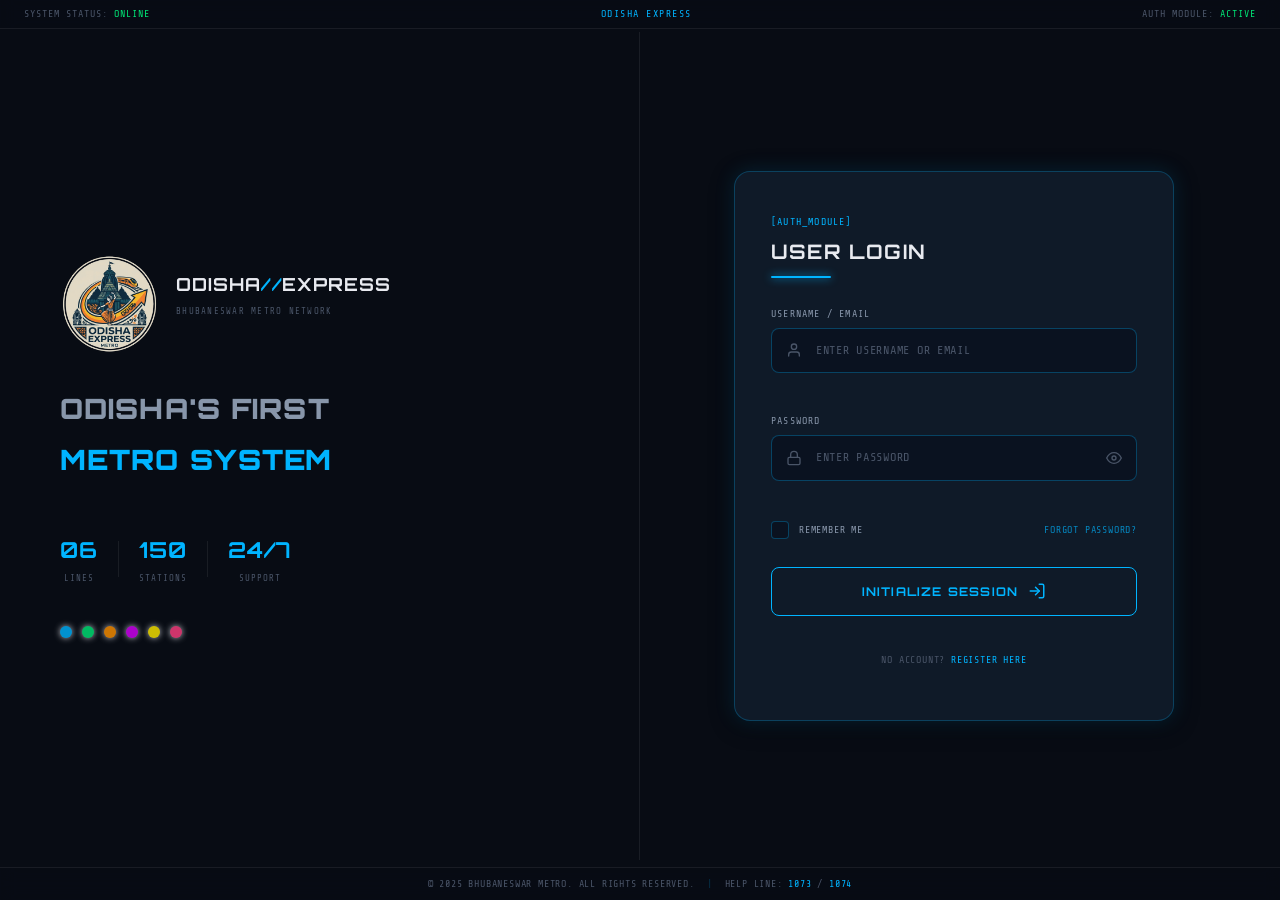
==== index.html @ 04c928b7 "Initial commit - Metro website with AI chatbot" ====
<!DOCTYPE html>
<html lang="en">

<head>
  <meta charset="UTF-8" />
  <meta name="viewport" content="width=device-width, initial-scale=1.0, viewport-fit=cover" />
  <meta name="theme-color" content="#080c14" />
  <title>Odisha Express - Login</title>
  <link rel="icon" type="image/svg+xml" href="assets/images/Odisha Express Logo.svg" />
  <!-- Bootstrap 5.3 -->
  <link rel="stylesheet" href="https://cdn.jsdelivr.net/npm/bootstrap@5.3.3/dist/css/bootstrap.min.css"
    integrity="sha384-QWTKZyjpPEjISv5WaRU9OFeRpok6YctnYmDr5pNlyT2bRjXh0JMhjY6hW+ALEwIH" crossorigin="anonymous" />
  <!-- Google Fonts -->
  <link rel="preconnect" href="https://fonts.googleapis.com" />
  <link rel="preconnect" href="https://fonts.gstatic.com" crossorigin />
  <link
    href="https://fonts.googleapis.com/css2?family=Share+Tech+Mono&family=Orbitron:wght@400;500;700;900&family=Rajdhani:wght@300;400;500;600;700&display=swap"
    rel="stylesheet" />
  <!-- Custom CSS (after Bootstrap so we can override) -->
  <link rel="stylesheet" href="css/styles.css" />
  <link rel="stylesheet" href="css/auth.css" />
  <link rel="stylesheet" href="css/responsive.css" />
</head>

<body class="auth-body">

  <!-- Animated grid background -->
  <div class="bg-grid"></div>
  <div class="bg-scanline"></div>

  <!-- Corner decorations -->
  <div class="corner corner-tl"></div>
  <div class="corner corner-tr"></div>
  <div class="corner corner-bl"></div>
  <div class="corner corner-br"></div>

  <!-- Status bar top -->
  <div class="status-bar">
    <span class="status-item">SYSTEM STATUS: <span class="status-online">ONLINE</span></span>
    <span class="status-item brand-title">ODISHA EXPRESS</span>
    <span class="status-item">AUTH MODULE: <span class="status-online">ACTIVE</span></span>
  </div>

  <!-- Main login container -->
  <main class="auth-container">

    <!-- Left panel — branding -->
    <div class="auth-left">
      <div class="auth-logo-block">
        <div class="logo-icon logo-icon--img">
          <img src="assets/images/Odisha Express Logo.svg" alt="Odisha Express Logo" class="logo-img" />
        </div>
        <div class="logo-text">
          <h1 class="logo-heading">ODISHA<span class="logo-slash">//</span>EXPRESS</h1>
          <p class="logo-sub">BHUBANESWAR METRO NETWORK</p>
        </div>
      </div>

      <div class="auth-tagline">
        <p class="tagline-line">ODISHA'S FIRST</p>
        <p class="tagline-line accent">METRO SYSTEM</p>
      </div>

      <div class="auth-stats">
        <div class="stat-item">
          <span class="stat-value">06</span>
          <span class="stat-label">LINES</span>
        </div>
        <div class="stat-divider"></div>
        <div class="stat-item">
          <span class="stat-value">150</span>
          <span class="stat-label">STATIONS</span>
        </div>
        <div class="stat-divider"></div>
        <div class="stat-item">
          <span class="stat-value">24/7</span>
          <span class="stat-label">SUPPORT</span>
        </div>
      </div>

      <div class="auth-line-indicators">
        <span class="line-dot" style="background:#00b4ff;" title="Blue Line"></span>
        <span class="line-dot" style="background:#00e676;" title="Green Line"></span>
        <span class="line-dot" style="background:#ff9100;" title="Orange Line"></span>
        <span class="line-dot" style="background:#d500f9;" title="Purple Line"></span>
        <span class="line-dot" style="background:#ffea00;" title="Yellow Line"></span>
        <span class="line-dot" style="background:#ff4081;" title="Pink Line"></span>
      </div>
    </div>

    <!-- Right panel — login form -->
    <div class="auth-right">
      <div class="form-panel">

        <!-- Panel header -->
        <div class="panel-header">
          <span class="panel-tag">[AUTH_MODULE]</span>
          <h2 class="panel-title">USER LOGIN</h2>
          <div class="panel-underline"></div>
        </div>

        <!-- Login form -->
        <form class="login-form" id="loginForm" novalidate>

          <!-- Username field -->
          <div class="field-group" id="usernameGroup">
            <label class="field-label" for="username">USERNAME / EMAIL</label>
            <div class="field-wrapper">
              <span class="field-icon">
                <!-- Human icon SVG -->
                <svg width="16" height="16" viewBox="0 0 24 24" fill="none" stroke="currentColor" stroke-width="2"
                  stroke-linecap="round" stroke-linejoin="round">
                  <path d="M20 21v-2a4 4 0 0 0-4-4H8a4 4 0 0 0-4 4v2" />
                  <circle cx="12" cy="7" r="4" />
                </svg>
              </span>
              <input type="text" id="username" name="username" class="field-input" placeholder="ENTER USERNAME OR EMAIL"
                autocomplete="username" required />
              <span class="field-status" id="usernameStatus"></span>
            </div>
            <span class="field-error" id="usernameError"></span>
          </div>

          <!-- Password field -->
          <div class="field-group" id="passwordGroup">
            <label class="field-label" for="password">PASSWORD</label>
            <div class="field-wrapper">
              <span class="field-icon">
                <!-- Lock icon SVG -->
                <svg width="16" height="16" viewBox="0 0 24 24" fill="none" stroke="currentColor" stroke-width="2"
                  stroke-linecap="round" stroke-linejoin="round">
                  <rect x="3" y="11" width="18" height="11" rx="2" ry="2" />
                  <path d="M7 11V7a5 5 0 0 1 10 0v4" />
                </svg>
              </span>
              <input type="password" id="password" name="password" class="field-input" placeholder="ENTER PASSWORD"
                autocomplete="current-password" required />
              <button type="button" class="field-toggle" id="togglePassword" aria-label="Toggle password visibility">
                <!-- Eye icon -->
                <svg width="16" height="16" viewBox="0 0 24 24" fill="none" stroke="currentColor" stroke-width="2"
                  stroke-linecap="round" stroke-linejoin="round" id="eyeIcon">
                  <path d="M1 12s4-8 11-8 11 8 11 8-4 8-11 8-11-8-11-8z" />
                  <circle cx="12" cy="12" r="3" />
                </svg>
              </button>
            </div>
            <span class="field-error" id="passwordError"></span>
          </div>

          <!-- Remember me + Forgot password -->
          <div class="form-options">
            <label class="checkbox-label" id="rememberLabel">
              <input type="checkbox" id="rememberMe" name="rememberMe" class="checkbox-input" />
              <span class="checkbox-custom"></span>
              <span class="checkbox-text">REMEMBER ME</span>
            </label>
            <a href="#" class="forgot-link" id="forgotPassword">FORGOT PASSWORD?</a>
          </div>

          <!-- Remember me warning -->
          <div class="remember-warning" id="rememberWarning" style="display:none;">
            <svg width="14" height="14" viewBox="0 0 24 24" fill="none" stroke="currentColor" stroke-width="2">
              <circle cx="12" cy="12" r="10" />
              <line x1="12" y1="8" x2="12" y2="12" />
              <line x1="12" y1="16" x2="12.01" y2="16" />
            </svg>
            YOU MUST ACCEPT TERMS TO PROCEED
          </div>

          <!-- Login button -->
          <button type="submit" class="btn-primary" id="loginBtn">
            <span class="btn-text">INITIALIZE SESSION</span>
            <span class="btn-icon">
              <svg width="18" height="18" viewBox="0 0 24 24" fill="none" stroke="currentColor" stroke-width="2"
                stroke-linecap="round" stroke-linejoin="round">
                <path d="M15 3h4a2 2 0 0 1 2 2v14a2 2 0 0 1-2 2h-4" />
                <polyline points="10 17 15 12 10 7" />
                <line x1="15" y1="12" x2="3" y2="12" />
              </svg>
            </span>
          </button>

          <!-- Register link -->
          <p class="auth-switch">
            NO ACCOUNT? <a href="register.html" class="auth-link">REGISTER HERE</a>
          </p>

        </form>

      </div>
    </div>

  </main>

  <!-- Forgot password modal -->
  <div class="modal-overlay" id="forgotModal" style="display:none;">
    <div class="modal-box">
      <div class="modal-header">
        <span class="panel-tag">[PASSWORD_RESET]</span>
        <button class="modal-close" id="closeForgotModal">
          <svg width="18" height="18" viewBox="0 0 24 24" fill="none" stroke="currentColor" stroke-width="2">
            <line x1="18" y1="6" x2="6" y2="18" />
            <line x1="6" y1="6" x2="18" y2="18" />
          </svg>
        </button>
      </div>
      <h3 class="modal-title">RESET PASSWORD</h3>
      <p class="modal-desc">ENTER YOUR REGISTERED EMAIL TO RECEIVE A RESET LINK.</p>
      <div class="field-group">
        <label class="field-label" for="resetEmail">EMAIL ADDRESS</label>
        <div class="field-wrapper">
          <span class="field-icon">
            <svg width="16" height="16" viewBox="0 0 24 24" fill="none" stroke="currentColor" stroke-width="2"
              stroke-linecap="round" stroke-linejoin="round">
              <path d="M4 4h16c1.1 0 2 .9 2 2v12c0 1.1-.9 2-2 2H4c-1.1 0-2-.9-2-2V6c0-1.1.9-2 2-2z" />
              <polyline points="22,6 12,13 2,6" />
            </svg>
          </span>
          <input type="email" id="resetEmail" class="field-input" placeholder="your@email.com" />
        </div>
      </div>
      <button class="btn-primary" id="sendResetBtn">SEND RESET LINK</button>
      <p class="modal-feedback" id="resetFeedback"></p>
    </div>
  </div>

  <!-- Footer -->
  <footer class="auth-footer">
    <span>&#169; 2025 BHUBANESWAR METRO. ALL RIGHTS RESERVED.</span>
    <span class="footer-divider">|</span>
    <span>HELP LINE: <a href="tel:1073" class="footer-link">1073</a> / <a href="tel:1074"
        class="footer-link">1074</a></span>
  </footer>

  <script src="js/config.js"></script>
  <script src="js/auth.js"></script>
  <!-- Bootstrap 5.3 JS -->
  <script src="https://cdn.jsdelivr.net/npm/bootstrap@5.3.3/dist/js/bootstrap.bundle.min.js"
    integrity="sha384-YvpcrYf0tY3lHB60NNkmXc4s9bIOgUxi8T/jzmE5Q5yKyg5F9+QLpfFpQ7tF9gTWV"
    crossorigin="anonymous"></script>
</body>

</html>
---- css/styles.css ----
/* ═══════════════════════════════════════════════════
   ODISHA EXPRESS — styles.css
   Global resets, base typography, shared utilities
═══════════════════════════════════════════════════ */

/* ── Reset ─────────────────────────────────────── */
*, *::before, *::after { box-sizing: border-box; margin: 0; padding: 0; }
html { font-size: 16px; scroll-behavior: smooth; }
body { min-height: 100vh; overflow-x: hidden; }
img { max-width: 100%; display: block; }
a { text-decoration: none; }
button { cursor: pointer; border: none; background: none; font-family: inherit; }
ul, ol { list-style: none; }
input, select, textarea { font-family: inherit; }
input[type="date"]::-webkit-calendar-picker-indicator { filter: invert(1) opacity(0.5); cursor: pointer; }

/* ── Font families ──────────────────────────────── */
:root {
  --font-mono:    'Share Tech Mono', monospace;
  --font-orb:     'Orbitron', sans-serif;
  --font-raj:     'Rajdhani', sans-serif;

  /* ── Line colours ─────────────────────────────── */
  --blue:         #00b4ff;
  --blue-dim:     #0077aa;
  --blue-bg:      rgba(0, 180, 255, 0.08);
  --green:        #00e676;
  --green-dim:    #00994d;
  --green-bg:     rgba(0, 230, 118, 0.08);
  --orange:       #ff9100;
  --orange-dim:   #cc7000;
  --orange-bg:    rgba(255, 145, 0, 0.08);
  --purple:       #d500f9;
  --purple-dim:   #8800aa;
  --purple-bg:    rgba(213, 0, 249, 0.08);
  --yellow:       #ffea00;
  --yellow-dim:   #aaaa00;
  --yellow-bg:    rgba(255, 234, 0, 0.08);
  --pink:         #ff4081;
  --pink-dim:     #cc0055;
  --pink-bg:      rgba(255, 64, 129, 0.08);

  /* ── UI colours (dark theme defaults) ────────── */
  --bg-primary:   #080c14;
  --bg-secondary: #0d1420;
  --bg-tertiary:  #111827;
  --bg-card:      #0f1a28;
  --bg-input:     #0a1220;
  --bg-hover:     rgba(0, 180, 255, 0.06);

  --text-primary:   #e8eaf0;
  --text-secondary: #8896aa;
  --text-muted:     #4a5568;
  --text-accent:    #00b4ff;

  --border-primary:   rgba(0, 180, 255, 0.25);
  --border-secondary: rgba(255, 255, 255, 0.07);
  --border-input:     rgba(0, 180, 255, 0.3);

  --accent:       #00b4ff;
  --accent-glow:  rgba(0, 180, 255, 0.15);
  --danger:       #ff4444;
  --danger-bg:    rgba(255, 68, 68, 0.1);
  --success:      #00e676;
  --success-bg:   rgba(0, 230, 118, 0.1);
  --warning:      #ffea00;

  --radius-sm:    4px;
  --radius-md:    8px;
  --radius-lg:    12px;
  --radius-xl:    16px;

  --transition:   0.2s ease;
  --transition-slow: 0.4s ease;

  --shadow-glow:  0 0 20px rgba(0, 180, 255, 0.15);
  --shadow-card:  0 4px 24px rgba(0, 0, 0, 0.4);
}

/* ── Light theme overrides ──────────────────────── */
[data-theme="light"] {
  --bg-primary:   #f0f4f8;
  --bg-secondary: #e2e8f0;
  --bg-tertiary:  #edf2f7;
  --bg-card:      #ffffff;
  --bg-input:     #ffffff;
  --bg-hover:     rgba(0, 100, 180, 0.06);

  --text-primary:   #1a202c;
  --text-secondary: #4a5568;
  --text-muted:     #a0aec0;
  --text-accent:    #0066cc;

  --border-primary:   rgba(0, 100, 180, 0.3);
  --border-secondary: rgba(0, 0, 0, 0.08);
  --border-input:     rgba(0, 100, 180, 0.4);

  --accent:       #0066cc;
  --accent-glow:  rgba(0, 100, 180, 0.1);
  --shadow-glow:  0 0 20px rgba(0, 100, 180, 0.1);
  --shadow-card:  0 4px 24px rgba(0, 0, 0, 0.08);
}

/* ── Base body ──────────────────────────────────── */
body {
  background: var(--bg-primary);
  color: var(--text-primary);
  font-family: var(--font-raj);
  font-weight: 400;
  line-height: 1.6;
  transition: background var(--transition-slow), color var(--transition-slow);
}

/* ── Scrollbar ──────────────────────────────────── */
::-webkit-scrollbar { width: 6px; height: 6px; }
::-webkit-scrollbar-track { background: var(--bg-secondary); }
::-webkit-scrollbar-thumb { background: var(--border-primary); border-radius: 3px; }
::-webkit-scrollbar-thumb:hover { background: var(--accent); }

/* ── Selection ──────────────────────────────────── */
::selection { background: rgba(0, 180, 255, 0.25); color: var(--text-primary); }

/* ── Status bar (auth pages) ───────────────────── */
.status-bar {
  position: fixed;
  top: 0; left: 0; right: 0;
  z-index: 100;
  display: flex;
  align-items: center;
  justify-content: space-between;
  flex-wrap: wrap;
  gap: 4px;
  padding: 6px 24px;
  padding-left: max(24px, env(safe-area-inset-left));
  padding-right: max(24px, env(safe-area-inset-right));
  font-family: var(--font-mono);
  font-size: 10px;
  letter-spacing: 0.1em;
  color: var(--text-muted);
  background: rgba(8, 12, 20, 0.9);
  border-bottom: 1px solid var(--border-secondary);
  backdrop-filter: blur(8px);
  -webkit-backdrop-filter: blur(8px);
}
.status-online { color: var(--success); }
.brand-title { color: var(--accent); font-weight: 500; letter-spacing: 0.15em; }

/* ── Modal overlay ──────────────────────────────── */
.modal-overlay {
  position: fixed;
  inset: 0;
  z-index: 9000;
  background: rgba(4, 8, 16, 0.85);
  backdrop-filter: blur(6px);
  display: flex;
  align-items: center;
  justify-content: center;
  padding: 16px;
  animation: fadeIn 0.2s ease;
}
.modal-box {
  background: var(--bg-card);
  border: 1px solid var(--border-primary);
  border-radius: var(--radius-lg);
  padding: 28px;
  width: 100%;
  max-width: 480px;
  box-shadow: var(--shadow-glow), var(--shadow-card);
  animation: slideUp 0.25s ease;
  position: relative;
}
.modal-box--lg { max-width: 640px; }
.modal-box--danger { border-color: rgba(255, 68, 68, 0.4); }
.modal-header {
  display: flex;
  align-items: center;
  justify-content: space-between;
  margin-bottom: 16px;
}
.modal-close {
  width: 32px; height: 32px;
  display: flex; align-items: center; justify-content: center;
  border-radius: var(--radius-sm);
  color: var(--text-secondary);
  transition: color var(--transition), background var(--transition);
}
.modal-close:hover { color: var(--danger); background: var(--danger-bg); }
.modal-title {
  font-family: var(--font-orb);
  font-size: 16px;
  font-weight: 700;
  letter-spacing: 0.08em;
  color: var(--text-primary);
  margin-bottom: 8px;
}
.modal-title.danger { color: var(--danger); }
.modal-desc {
  font-family: var(--font-mono);
  font-size: 11px;
  color: var(--text-secondary);
  letter-spacing: 0.06em;
  margin-bottom: 20px;
}

/* ── Form field shared styles ───────────────────── */
.field-group { display: flex; flex-direction: column; gap: 6px; }
.field-label {
  font-family: var(--font-mono);
  font-size: 10px;
  letter-spacing: 0.12em;
  color: var(--text-secondary);
}
.required { color: var(--accent); }
.field-wrapper {
  position: relative;
  display: flex;
  align-items: center;
  background: var(--bg-input);
  border: 1px solid var(--border-input);
  border-radius: var(--radius-md);
  transition: border-color var(--transition), box-shadow var(--transition);
}
.field-wrapper:focus-within {
  border-color: var(--accent);
  box-shadow: 0 0 0 3px var(--accent-glow);
}
.field-icon {
  display: flex;
  align-items: center;
  justify-content: center;
  width: 44px;
  color: var(--text-muted);
  flex-shrink: 0;
}
.field-input {
  flex: 1;
  background: none;
  border: none;
  outline: none;
  padding: 12px 12px 12px 0;
  font-family: var(--font-mono);
  font-size: 12px;
  letter-spacing: 0.06em;
  color: var(--text-primary);
}
.field-input::placeholder { color: var(--text-muted); }
.field-toggle {
  width: 44px; height: 44px;
  display: flex; align-items: center; justify-content: center;
  color: var(--text-muted);
  flex-shrink: 0;
  border-radius: 0 var(--radius-md) var(--radius-md) 0;
  transition: color var(--transition);
}
.field-toggle:hover { color: var(--accent); }
.field-error {
  font-family: var(--font-mono);
  font-size: 10px;
  color: var(--danger);
  letter-spacing: 0.06em;
  min-height: 14px;
}
.field-group.error .field-wrapper { border-color: var(--danger); }
.field-group.success .field-wrapper { border-color: var(--success); }

/* ── Primary button ─────────────────────────────── */
.btn-primary {
  display: flex;
  align-items: center;
  justify-content: center;
  gap: 10px;
  width: 100%;
  padding: 14px 24px;
  background: transparent;
  border: 1px solid var(--accent);
  border-radius: var(--radius-md);
  font-family: var(--font-orb);
  font-size: 12px;
  font-weight: 700;
  letter-spacing: 0.1em;
  color: var(--accent);
  cursor: pointer;
  position: relative;
  overflow: hidden;
  transition: all var(--transition);
  margin-top: 8px;
}
.btn-primary::before {
  content: '';
  position: absolute;
  inset: 0;
  background: var(--accent);
  opacity: 0;
  transition: opacity var(--transition);
}
.btn-primary:hover::before { opacity: 0.12; }
.btn-primary:hover { box-shadow: 0 0 16px rgba(0, 180, 255, 0.3); }
.btn-primary:active { transform: scale(0.98); }
.btn-primary .btn-text { position: relative; z-index: 1; }
.btn-primary .btn-icon { position: relative; z-index: 1; display: flex; align-items: center; }
.btn-full { margin-top: 16px; }

/* ── Panel tag ──────────────────────────────────── */
.panel-tag {
  font-family: var(--font-mono);
  font-size: 10px;
  color: var(--accent);
  letter-spacing: 0.12em;
}
.panel-tag.danger { color: var(--danger); }

/* ── Gender options ─────────────────────────────── */
.gender-options {
  display: flex;
  flex-wrap: wrap;
  gap: 8px;
}
.gender-option { cursor: pointer; }
.gender-option input { display: none; }
.gender-btn {
  display: inline-block;
  padding: 8px 16px;
  font-family: var(--font-mono);
  font-size: 10px;
  letter-spacing: 0.08em;
  color: var(--text-secondary);
  border: 1px solid var(--border-secondary);
  border-radius: var(--radius-sm);
  transition: all var(--transition);
  cursor: pointer;
}
.gender-option input:checked + .gender-btn {
  border-color: var(--accent);
  color: var(--accent);
  background: var(--accent-glow);
}
.gender-btn:hover { border-color: var(--border-primary); color: var(--text-primary); }

/* ── Line badges ─────────────────────────────────── */
.route-line-badge {
  display: inline-flex;
  align-items: center;
  justify-content: center;
  width: 36px; height: 36px;
  border-radius: var(--radius-sm);
  font-family: var(--font-orb);
  font-size: 11px;
  font-weight: 700;
  letter-spacing: 0.05em;
  flex-shrink: 0;
}
.route-line-badge.blue   { background: var(--blue-bg);   color: var(--blue);   border: 1px solid var(--blue-dim); }
.route-line-badge.green  { background: var(--green-bg);  color: var(--green);  border: 1px solid var(--green-dim); }
.route-line-badge.orange { background: var(--orange-bg); color: var(--orange); border: 1px solid var(--orange-dim); }
.route-line-badge.purple { background: var(--purple-bg); color: var(--purple); border: 1px solid var(--purple-dim); }
.route-line-badge.yellow { background: var(--yellow-bg); color: var(--yellow); border: 1px solid var(--yellow-dim); }
.route-line-badge.pink   { background: var(--pink-bg);   color: var(--pink);   border: 1px solid var(--pink-dim); }

/* ── Auth switch link ───────────────────────────── */
.auth-switch {
  text-align: center;
  font-family: var(--font-mono);
  font-size: 10px;
  letter-spacing: 0.08em;
  color: var(--text-muted);
  margin-top: 16px;
}
.auth-link {
  color: var(--accent);
  border-bottom: 1px solid transparent;
  transition: border-color var(--transition);
}
.auth-link:hover { border-color: var(--accent); }

/* ── Footer (auth pages) ────────────────────────── */
.auth-footer {
  position: fixed;
  bottom: 0; left: 0; right: 0;
  z-index: 100;
  display: flex;
  align-items: center;
  justify-content: center;
  flex-wrap: wrap;
  gap: 12px;
  padding: 8px 24px;
  padding-bottom: max(8px, env(safe-area-inset-bottom));
  font-family: var(--font-mono);
  font-size: 10px;
  letter-spacing: 0.08em;
  color: var(--text-muted);
  background: rgba(8, 12, 20, 0.9);
  border-top: 1px solid var(--border-secondary);
  backdrop-filter: blur(8px);
  -webkit-backdrop-filter: blur(8px);
}
.footer-divider { color: var(--border-primary); }
.footer-link { color: var(--accent); }
.footer-link:hover { text-decoration: underline; }

/* ── Form row ────────────────────────────────────── */
.form-row {
  display: grid;
  grid-template-columns: 1fr 1fr;
  gap: 16px;
}
@media (max-width: 767.98px) { .form-row { grid-template-columns: 1fr; } }

/* ── Animations ─────────────────────────────────── */
@keyframes fadeIn  { from { opacity: 0; } to { opacity: 1; } }
@keyframes slideUp { from { opacity: 0; transform: translateY(20px); } to { opacity: 1; transform: translateY(0); } }
@keyframes blink   { 0%, 100% { opacity: 1; } 50% { opacity: 0; } }
@keyframes scanline {
  0%   { transform: translateY(-100%); }
  100% { transform: translateY(100vh); }
}
@keyframes pulse { 0%, 100% { opacity: 1; } 50% { opacity: 0.5; } }
@keyframes spin  { from { transform: rotate(0deg); } to { transform: rotate(360deg); } }

/* ── Page cursor blink ──────────────────────────── */
.page-cursor {
  display: inline-block;
  width: 8px; height: 14px;
  background: var(--accent);
  margin-left: 4px;
  vertical-align: middle;
  animation: blink 1s step-end infinite;
}
---- css/auth.css ----
/* ═══════════════════════════════════════════════════
   ODISHA EXPRESS — auth.css
   Login & Registration page styles
═══════════════════════════════════════════════════ */

/* ── Auth body ───────────────────────────────────── */
.auth-body {
  background: var(--bg-primary);
  min-height: 100vh;
  display: flex;
  flex-direction: column;
}

/* ── Auth container ──────────────────────────────── */
.auth-container {
  position: relative;
  z-index: 10;
  display: grid;
  grid-template-columns: 1fr 1fr;
  min-height: 100vh;
  padding-top: 32px;
  padding-bottom: 40px;
  padding-bottom: max(40px, env(safe-area-inset-bottom));
}

.auth-container--register {
  grid-template-columns: 360px 1fr;
}

/* ── Left branding panel ─────────────────────────── */
.auth-left {
  display: flex;
  flex-direction: column;
  justify-content: center;
  padding: 60px 48px 60px 60px;
  border-right: 1px solid var(--border-secondary);
  gap: 40px;
}

/* ── Logo block ──────────────────────────────────── */
.auth-logo-block {
  display: flex;
  align-items: center;
  gap: 16px;
  min-width: 0;
  /* allow children to shrink */
}

.logo-icon {
  width: 100px;
  height: 100px;
  background: var(--accent-glow);
  border: 1px solid var(--accent);
  border-radius: var(--radius-md);
  display: flex;
  align-items: center;
  justify-content: center;
  flex-shrink: 0;
  overflow: hidden;
}

/* Image logo variant — no background tint */
.logo-icon--img {
  background: transparent;
  border: none;
  padding: 0;
}

.logo-img {
  width: 100%;
  height: 100%;
  object-fit: contain;
  display: block;
}

.logo-m {
  font-family: var(--font-orb);
  font-size: 24px;
  font-weight: 900;
  color: var(--accent);
  line-height: 1;
}

.logo-text {
  min-width: 0;
  /* allow text to shrink/wrap */
  overflow: hidden;
}

.logo-heading {
  font-family: var(--font-orb);
  font-size: 18px;
  font-weight: 700;
  letter-spacing: 0.06em;
  color: var(--text-primary);
  line-height: 1.2;
  white-space: nowrap;
  overflow: hidden;
  text-overflow: ellipsis;
  /* Fallback: allow break on very small panels */
  max-width: 100%;
}

/* On the register page the left panel is narrower — scale down */
.auth-container--register .logo-heading {
  font-size: 15px;
  letter-spacing: 0.04em;
}

.logo-slash {
  color: var(--accent);
}

.logo-sub {
  font-family: var(--font-mono);
  font-size: 9px;
  letter-spacing: 0.14em;
  color: var(--text-muted);
  margin-top: 4px;
  white-space: nowrap;
  overflow: hidden;
  text-overflow: ellipsis;
}

/* ── Tagline ─────────────────────────────────────── */
.auth-tagline {
  display: flex;
  flex-direction: column;
  gap: 4px;
}

.tagline-line {
  font-family: var(--font-orb);
  font-size: 28px;
  font-weight: 900;
  letter-spacing: 0.04em;
  color: var(--text-secondary);
  line-height: 1.1;
}

.tagline-line.accent {
  color: var(--accent);
}

/* ── Stats row ───────────────────────────────────── */
.auth-stats {
  display: flex;
  align-items: center;
  gap: 20px;
}

.stat-item {
  display: flex;
  flex-direction: column;
  align-items: center;
  gap: 4px;
}

.stat-value {
  font-family: var(--font-orb);
  font-size: 22px;
  font-weight: 700;
  color: var(--accent);
  letter-spacing: 0.04em;
}

.stat-label {
  font-family: var(--font-mono);
  font-size: 9px;
  letter-spacing: 0.12em;
  color: var(--text-muted);
}

.stat-divider {
  width: 1px;
  height: 36px;
  background: var(--border-secondary);
}

/* ── Line indicator dots ─────────────────────────── */
.auth-line-indicators {
  display: flex;
  align-items: center;
  gap: 10px;
}

.line-dot {
  width: 12px;
  height: 12px;
  border-radius: 50%;
  opacity: 0.8;
  box-shadow: 0 0 6px currentColor;
  animation: dotPulse 2s ease-in-out infinite;
}

.line-dot:nth-child(1) {
  animation-delay: 0s;
}

.line-dot:nth-child(2) {
  animation-delay: 0.3s;
}

.line-dot:nth-child(3) {
  animation-delay: 0.6s;
}

.line-dot:nth-child(4) {
  animation-delay: 0.9s;
}

.line-dot:nth-child(5) {
  animation-delay: 1.2s;
}

.line-dot:nth-child(6) {
  animation-delay: 1.5s;
}

/* ── Register step indicators ────────────────────── */
.reg-steps {
  display: flex;
  flex-direction: column;
  gap: 8px;
}

.reg-step {
  display: flex;
  align-items: center;
  gap: 12px;
  padding: 10px 14px;
  border-radius: var(--radius-md);
  border: 1px solid var(--border-secondary);
  opacity: 0.4;
  transition: all var(--transition);
}

.reg-step.active {
  opacity: 1;
  border-color: var(--accent);
  background: var(--accent-glow);
}

.reg-step.completed {
  opacity: 0.7;
  border-color: var(--success);
}

.step-num {
  font-family: var(--font-orb);
  font-size: 14px;
  font-weight: 700;
  color: var(--accent);
  width: 28px;
}

.reg-step.completed .step-num {
  color: var(--success);
}

.step-label {
  font-family: var(--font-mono);
  font-size: 10px;
  letter-spacing: 0.1em;
  color: var(--text-secondary);
}

.reg-step.active .step-label {
  color: var(--text-primary);
}

.step-connector {
  width: 1px;
  height: 12px;
  background: var(--border-secondary);
  margin-left: 27px;
}

/* ── Right form panel ────────────────────────────── */
.auth-right {
  display: flex;
  align-items: center;
  justify-content: center;
  padding: 60px 60px 60px 48px;
  overflow-y: auto;
  -webkit-overflow-scrolling: touch;
}

.auth-right--wide {
  align-items: flex-start;
  padding-top: 48px;
}

/* ── Form panel card ─────────────────────────────── */
.form-panel {
  width: 100%;
  max-width: 440px;
  background: var(--bg-card);
  border: 1px solid var(--border-primary);
  border-radius: var(--radius-xl);
  padding: 36px;
  box-shadow: var(--shadow-glow), var(--shadow-card);
  animation: fadeInUp 0.5s ease both;
}

.auth-right--wide .form-panel {
  max-width: 600px;
}

/* ── Panel header ────────────────────────────────── */
.panel-header {
  margin-bottom: 28px;
}

.panel-title {
  font-family: var(--font-orb);
  font-size: 20px;
  font-weight: 700;
  letter-spacing: 0.06em;
  color: var(--text-primary);
  margin-top: 6px;
  margin-bottom: 12px;
}

.panel-underline {
  height: 2px;
  width: 60px;
  background: var(--accent);
  border-radius: 1px;
  box-shadow: 0 0 8px var(--accent);
}

/* ── Login form fields gap ───────────────────────── */
.login-form {
  display: flex;
  flex-direction: column;
  gap: 20px;
}

.register-form {
  display: flex;
  flex-direction: column;
  gap: 18px;
}

/* ── Form options row (remember me + forgot) ─────── */
.form-options {
  display: flex;
  align-items: center;
  justify-content: space-between;
  gap: 12px;
}

/* ── Custom checkbox ─────────────────────────────── */
.checkbox-label {
  display: flex;
  align-items: center;
  gap: 10px;
  cursor: pointer;
  user-select: none;
}

.checkbox-input {
  display: none;
}

.checkbox-custom {
  width: 18px;
  height: 18px;
  border: 1px solid var(--border-input);
  border-radius: var(--radius-sm);
  background: var(--bg-input);
  position: relative;
  flex-shrink: 0;
  transition: all var(--transition);
}

.checkbox-input:checked+.checkbox-custom {
  background: var(--accent);
  border-color: var(--accent);
}

.checkbox-input:checked+.checkbox-custom::after {
  content: '';
  position: absolute;
  left: 4px;
  top: 1px;
  width: 6px;
  height: 10px;
  border-right: 2px solid #fff;
  border-bottom: 2px solid #fff;
  transform: rotate(45deg);
}

.checkbox-text {
  font-family: var(--font-mono);
  font-size: 10px;
  letter-spacing: 0.08em;
  color: var(--text-secondary);
}

/* ── Forgot password link ────────────────────────── */
.forgot-link {
  font-family: var(--font-mono);
  font-size: 10px;
  letter-spacing: 0.08em;
  color: var(--accent);
  opacity: 0.7;
  transition: opacity var(--transition);
  white-space: nowrap;
}

.forgot-link:hover {
  opacity: 1;
}

/* ── Remember me warning ─────────────────────────── */
.remember-warning {
  display: flex;
  align-items: center;
  gap: 8px;
  padding: 10px 14px;
  background: var(--danger-bg);
  border: 1px solid rgba(255, 68, 68, 0.3);
  border-radius: var(--radius-sm);
  font-family: var(--font-mono);
  font-size: 10px;
  letter-spacing: 0.06em;
  color: var(--danger);
  animation: fadeInUp 0.2s ease;
}

/* ── OTP row ─────────────────────────────────────── */
.otp-row {
  gap: 0;
  flex-wrap: wrap;
}

.btn-otp {
  padding: 0 16px;
  height: 46px;
  background: var(--accent-glow);
  border-left: 1px solid var(--border-input);
  border-radius: 0 var(--radius-md) var(--radius-md) 0;
  font-family: var(--font-mono);
  font-size: 10px;
  letter-spacing: 0.08em;
  color: var(--accent);
  white-space: nowrap;
  flex-shrink: 0;
  transition: all var(--transition);
}

.btn-otp:hover {
  background: rgba(0, 180, 255, 0.15);
}

.btn-otp:disabled {
  opacity: 0.4;
  cursor: not-allowed;
}

/* ── OTP verify row ──────────────────────────────── */
.otp-verify-row {
  display: flex;
  flex-direction: column;
  gap: 8px;
  padding: 12px;
  background: rgba(0, 180, 255, 0.04);
  border: 1px solid var(--border-secondary);
  border-radius: var(--radius-md);
  animation: fadeInUp 0.25s ease;
}

.otp-input {
  letter-spacing: 0.3em;
  text-align: center;
  font-size: 16px !important;
}

.otp-actions {
  display: flex;
  align-items: center;
  gap: 10px;
}

.btn-verify {
  padding: 8px 16px;
  background: var(--accent-glow);
  border: 1px solid var(--accent);
  border-radius: var(--radius-sm);
  font-family: var(--font-mono);
  font-size: 10px;
  letter-spacing: 0.08em;
  color: var(--accent);
  transition: all var(--transition);
}

.btn-verify:hover {
  background: rgba(0, 180, 255, 0.2);
}

.btn-resend {
  padding: 8px 16px;
  background: transparent;
  border: 1px solid var(--border-secondary);
  border-radius: var(--radius-sm);
  font-family: var(--font-mono);
  font-size: 10px;
  letter-spacing: 0.08em;
  color: var(--text-muted);
  transition: all var(--transition);
}

.btn-resend:hover {
  border-color: var(--border-primary);
  color: var(--text-secondary);
}

.btn-resend:disabled {
  opacity: 0.3;
  cursor: not-allowed;
}

.otp-timer {
  font-family: var(--font-mono);
  font-size: 10px;
  color: var(--warning);
  letter-spacing: 0.06em;
}

/* ── Verify badge ────────────────────────────────── */
.verify-badge {
  display: flex;
  align-items: center;
  gap: 4px;
  padding: 0 14px;
  height: 46px;
  color: var(--success);
  font-family: var(--font-mono);
  font-size: 9px;
  letter-spacing: 0.1em;
  white-space: nowrap;
  border-left: 1px solid var(--success);
  background: var(--success-bg);
  border-radius: 0 var(--radius-md) var(--radius-md) 0;
  flex-shrink: 0;
}

/* ── Password strength bar ───────────────────────── */
.password-strength {
  display: flex;
  align-items: center;
  gap: 10px;
  margin-top: 4px;
}

.strength-bar {
  flex: 1;
  height: 3px;
  background: var(--border-secondary);
  border-radius: 2px;
  overflow: hidden;
}

.strength-fill {
  height: 100%;
  width: 0%;
  border-radius: 2px;
  transition: width 0.4s ease, background 0.3s ease;
}

.strength-fill.weak {
  width: 25%;
  background: var(--danger);
}

.strength-fill.fair {
  width: 50%;
  background: var(--warning);
}

.strength-fill.good {
  width: 75%;
  background: var(--orange);
}

.strength-fill.strong {
  width: 100%;
  background: var(--success);
}

.strength-label {
  font-family: var(--font-mono);
  font-size: 9px;
  letter-spacing: 0.08em;
  color: var(--text-muted);
  white-space: nowrap;
  min-width: 80px;
  text-align: right;
}

/* ── Password criteria list ──────────────────────── */
.password-criteria {
  background: var(--bg-secondary);
  border: 1px solid var(--border-secondary);
  border-radius: var(--radius-md);
  padding: 14px 16px;
}

.criteria-title {
  font-family: var(--font-mono);
  font-size: 9px;
  letter-spacing: 0.12em;
  color: var(--text-muted);
  margin-bottom: 10px;
}

.criteria-list {
  display: flex;
  flex-direction: column;
  gap: 6px;
}

.criteria-item {
  display: flex;
  align-items: center;
  gap: 8px;
  font-family: var(--font-mono);
  font-size: 10px;
  letter-spacing: 0.06em;
  color: var(--text-muted);
  transition: color var(--transition);
}

.criteria-item.met {
  color: var(--success);
}

.crit-icon {
  font-size: 10px;
  font-weight: bold;
  flex-shrink: 0;
  transition: color var(--transition);
}

.crit-fail {
  color: var(--danger);
}

.crit-pass {
  color: var(--success);
}

/* ── Forgot password modal extras ───────────────── */
.modal-feedback {
  font-family: var(--font-mono);
  font-size: 11px;
  letter-spacing: 0.06em;
  color: var(--success);
  text-align: center;
  margin-top: 12px;
  min-height: 16px;
}

/* ── Responsive ──────────────────────────────────── */
/* Tablet: 768px–900px */
@media (max-width: 900px) {

  .auth-container,
  .auth-container--register {
    grid-template-columns: 1fr;
  }

  .auth-left {
    padding: 80px 32px 32px;
    border-right: none;
    border-bottom: 1px solid var(--border-secondary);
  }

  .auth-tagline .tagline-line {
    font-size: 20px;
  }

  .auth-right {
    padding: 32px;
  }

  .auth-right--wide {
    padding: 24px 16px;
  }

  .form-panel {
    padding: 24px;
  }
}

/* Large phones */
@media (max-width: 575px) {
  .auth-left {
    gap: 20px;
    padding: 68px 20px 20px;
  }

  .form-panel {
    padding: 20px 16px;
  }

  .auth-right {
    padding: 20px 16px;
  }

  .auth-right--wide {
    padding: 18px 14px;
  }
}

/* Small phones */
@media (max-width: 480px) {
  .auth-left {
    gap: 18px;
    padding: 66px 16px 18px;
  }

  .form-panel {
    padding: 18px 14px;
  }

  .auth-right {
    padding: 18px 14px;
  }

  .form-row {
    grid-template-columns: 1fr;
  }

  .otp-actions {
    flex-wrap: wrap;
    gap: 8px;
  }

  .btn-verify,
  .btn-resend {
    flex: 1;
    text-align: center;
    justify-content: center;
  }
}

/* Very small phones (Galaxy Z Fold 5 folded, S8+) */
@media (max-width: 380px) {
  .auth-left {
    gap: 14px;
    padding: 60px 12px 16px;
  }

  .form-panel {
    padding: 16px 12px;
  }

  .auth-right {
    padding: 14px 10px;
  }

  .gender-options {
    gap: 6px;
  }

  .gender-btn {
    padding: 6px 8px;
    font-size: 9px;
  }

  .otp-row {
    flex-wrap: wrap;
  }

  .btn-otp {
    width: 100%;
    border-left: none;
    border-top: 1px solid var(--border-input);
    border-radius: 0 0 var(--radius-md) var(--radius-md);
    height: 36px;
  }

  .reg-steps {
    display: none;
  }
}
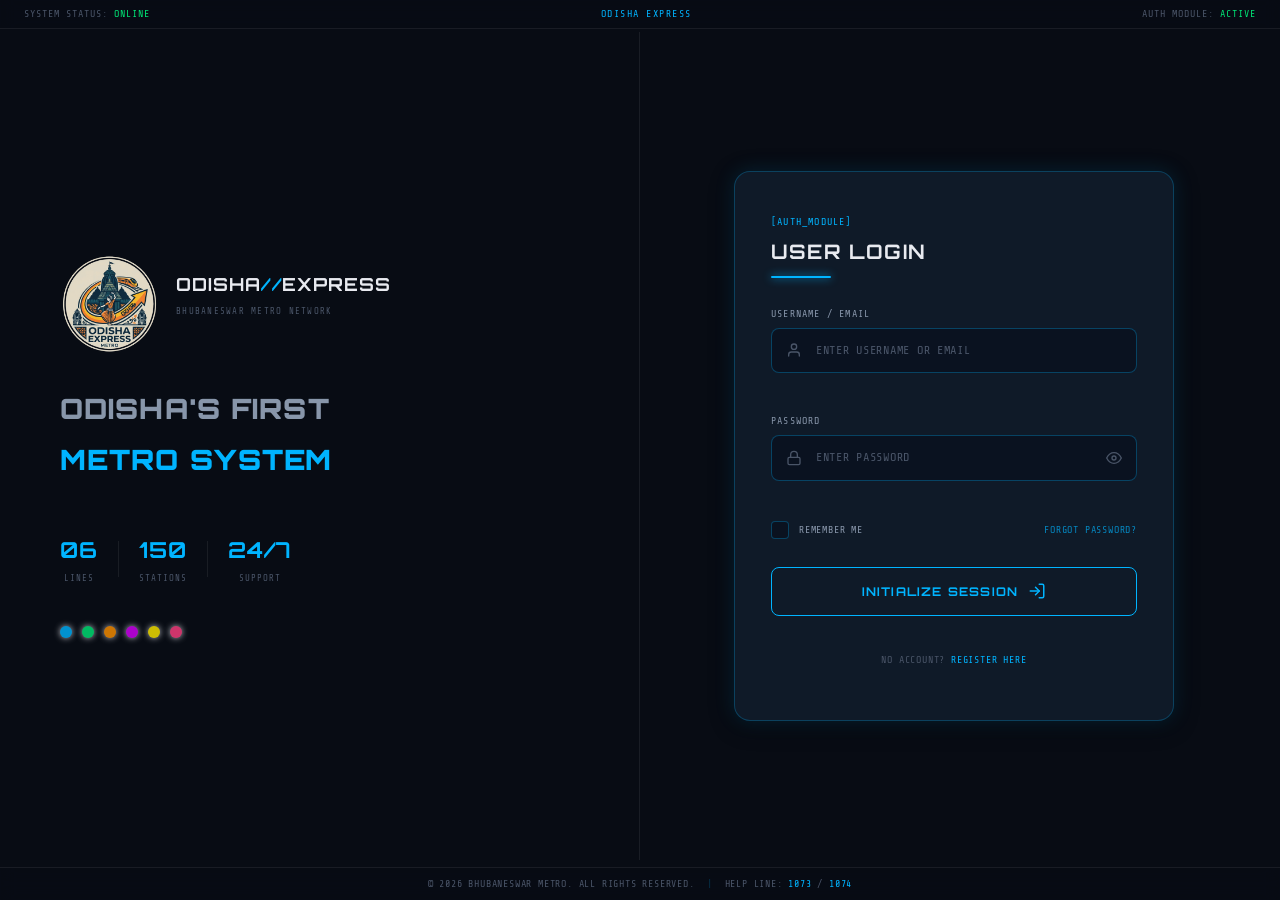
==== commit 65992801: "update the code" ====
--- a/index.html
+++ b/index.html
@@ -6,7 +6,7 @@
   <meta name="viewport" content="width=device-width, initial-scale=1.0, viewport-fit=cover" />
   <meta name="theme-color" content="#080c14" />
   <title>Odisha Express - Login</title>
-  <link rel="icon" type="image/svg+xml" href="assets/images/Odisha Express Logo.svg" />
+  <link rel="icon" type="image/svg+xml" href="assets/SVG/Odisha%20Express%20Logo.svg" />
   <!-- Bootstrap 5.3 -->
   <link rel="stylesheet" href="https://cdn.jsdelivr.net/npm/bootstrap@5.3.3/dist/css/bootstrap.min.css"
     integrity="sha384-QWTKZyjpPEjISv5WaRU9OFeRpok6YctnYmDr5pNlyT2bRjXh0JMhjY6hW+ALEwIH" crossorigin="anonymous" />
@@ -48,7 +48,7 @@
     <div class="auth-left">
       <div class="auth-logo-block">
         <div class="logo-icon logo-icon--img">
-          <img src="assets/images/Odisha Express Logo.svg" alt="Odisha Express Logo" class="logo-img" />
+          <img src="assets/SVG/Odisha%20Express%20Logo.svg" alt="Odisha Express Logo" class="logo-img" />
         </div>
         <div class="logo-text">
           <h1 class="logo-heading">ODISHA<span class="logo-slash">//</span>EXPRESS</h1>
@@ -226,7 +226,7 @@
 
   <!-- Footer -->
   <footer class="auth-footer">
-    <span>&#169; 2025 BHUBANESWAR METRO. ALL RIGHTS RESERVED.</span>
+    <span>&#169; 2026 BHUBANESWAR METRO. ALL RIGHTS RESERVED.</span>
     <span class="footer-divider">|</span>
     <span>HELP LINE: <a href="tel:1073" class="footer-link">1073</a> / <a href="tel:1074"
         class="footer-link">1074</a></span>
--- a/css/styles.css
+++ b/css/styles.css
@@ -1,3 +1,11 @@
+/* ── Footer Social (centered for profile/footer) ── */
+.profile-footer .footer-social {
+  display: flex;
+  justify-content: center;
+  align-items: center;
+  gap: 24px;
+  margin-bottom: 16px;
+}
 /* ═══════════════════════════════════════════════════
    ODISHA EXPRESS — styles.css
    Global resets, base typography, shared utilities
--- a/css/responsive.css
+++ b/css/responsive.css
@@ -0,0 +1,1556 @@
+/*
+  ODISHA EXPRESS - responsive.css
+  Responsive layer for the device set shown in DevTools:
+  iPhone SE, iPhone XR, iPhone 12 Pro, iPhone 14 Pro Max,
+  Pixel 7, Samsung Galaxy S8+, Samsung Galaxy S20 Ultra,
+  iPad Mini, iPad Air, iPad Pro, Surface Pro 7, Surface Duo,
+  Galaxy Z Fold 5, Asus Zenbook Fold, Samsung Galaxy A51/71,
+  Nest Hub, and Nest Hub Max.
+
+  This file is intentionally organized by layout ranges instead of
+  device-by-device patches so the site stays easier to maintain.
+*/
+
+/* Mobile navigation */
+.nav-hamburger {
+  display: none;
+  flex-direction: column;
+  justify-content: center;
+  align-items: center;
+  gap: 5px;
+  width: 36px;
+  height: 36px;
+  padding: 6px;
+  background: transparent;
+  border: 1px solid var(--border-secondary);
+  border-radius: var(--radius-sm);
+  cursor: pointer;
+  transition: all var(--transition);
+  flex-shrink: 0;
+}
+
+.nav-hamburger:hover {
+  border-color: var(--accent);
+}
+
+.nav-hamburger span {
+  display: block;
+  width: 18px;
+  height: 2px;
+  border-radius: 1px;
+  background: var(--text-secondary);
+  transition: all 0.3s ease;
+}
+
+.nav-hamburger.active {
+  border-color: var(--accent);
+}
+
+.nav-hamburger.active span {
+  background: var(--accent);
+}
+
+.nav-hamburger.active span:nth-child(1) {
+  transform: translateY(7px) rotate(45deg);
+}
+
+.nav-hamburger.active span:nth-child(2) {
+  opacity: 0;
+  transform: scaleX(0);
+}
+
+.nav-hamburger.active span:nth-child(3) {
+  transform: translateY(-7px) rotate(-45deg);
+}
+
+.mobile-nav-drawer {
+  display: none;
+  position: fixed;
+  top: 60px;
+  left: 0;
+  right: 0;
+  z-index: 1001;
+  padding: 8px 0 12px;
+  background: rgba(8, 12, 20, 0.98);
+  border-bottom: 1px solid var(--border-secondary);
+  backdrop-filter: blur(16px);
+  -webkit-backdrop-filter: blur(16px);
+  animation: slideDown 0.25s ease;
+}
+
+.mobile-nav-drawer.open {
+  display: block;
+}
+
+.mobile-nav-drawer .mobile-nav-list {
+  display: flex;
+  flex-direction: column;
+  gap: 2px;
+  padding: 0 12px;
+}
+
+.mobile-nav-drawer .mobile-nav-link {
+  display: flex;
+  align-items: center;
+  gap: 10px;
+  padding: 13px 16px;
+  border-radius: var(--radius-md);
+  font-family: var(--font-orb);
+  font-size: 12px;
+  font-weight: 500;
+  letter-spacing: 0.08em;
+  color: var(--text-secondary);
+  transition: color var(--transition), background var(--transition);
+}
+
+.mobile-nav-link:hover,
+.mobile-nav-link.active {
+  color: var(--accent);
+  background: var(--bg-hover);
+}
+
+.mobile-nav-link .nav-icon {
+  flex-shrink: 0;
+}
+
+.mobile-nav-overlay {
+  display: none;
+  position: fixed;
+  inset: 0;
+  z-index: 1000;
+  background: rgba(4, 8, 16, 0.5);
+  backdrop-filter: blur(2px);
+  -webkit-backdrop-filter: blur(2px);
+}
+
+.mobile-nav-overlay.open {
+  display: block;
+}
+
+body.mobile-nav-open {
+  overflow: hidden;
+}
+
+@keyframes slideDown {
+  from {
+    opacity: 0;
+    transform: translateY(-8px);
+  }
+
+  to {
+    opacity: 1;
+    transform: translateY(0);
+  }
+}
+
+/* Shared responsive safety */
+.page-header,
+.page-header-right,
+.hero-section,
+.hero-content,
+.auth-logo-block,
+.route-card-left,
+.route-card-right,
+.fare-uplink-bar,
+.fare-uplink-left,
+.fare-uplink-right,
+.profile-menu-item,
+.profile-info-row,
+.modal-box,
+.metro-card-modal-box,
+.mcm-header,
+.mcm-footer,
+.ticket-header,
+.ticket-footer {
+  min-width: 0;
+}
+
+.hero-meta,
+.fare-uplink-route,
+.payment-opt-btn,
+.lang-option,
+.route-card-header,
+.fare-card-header {
+  min-width: 0;
+}
+
+.ticket-station,
+.fare-origin-display,
+.fare-dest-display,
+.page-title {
+  overflow-wrap: anywhere;
+}
+
+/* Nest Hub Max and compact desktops */
+@media (max-width: 1279.98px) {
+  .navbar {
+    padding: 0 28px;
+  }
+
+  .hero-section {
+    padding: 72px 48px;
+    gap: 48px;
+  }
+
+  .page-header {
+    padding: 28px 40px 24px;
+  }
+
+  .filter-bar,
+  .tt-live-section,
+  .tt-complete-section,
+  .routes-container,
+  .fare-container {
+    padding-left: 40px;
+    padding-right: 40px;
+  }
+
+  .routes-container,
+  .fare-container {
+    padding-bottom: 40px;
+  }
+
+  .home-footer {
+    padding: 28px 40px;
+  }
+
+  .metro-card-modal-box {
+    max-width: min(850px, calc(100vw - 2rem)) !important;
+    max-height: calc(100vh - 2rem);
+  }
+}
+
+/* iPad Pro, Surface Pro 7, foldables, Nest Hub */
+@media (max-width: 1023.98px) {
+  .navbar {
+    padding: 0 24px;
+    gap: 16px;
+  }
+
+  .nav-item {
+    padding: 8px 12px;
+    font-size: 10px;
+  }
+
+  .auth-container {
+    grid-template-columns: 300px 1fr;
+  }
+
+  .auth-container--register {
+    grid-template-columns: 280px 1fr;
+  }
+
+  .auth-left {
+    padding: 56px 24px 40px 32px;
+    gap: 28px;
+  }
+
+  .auth-right {
+    padding: 40px 24px;
+  }
+
+  .auth-right--wide {
+    padding: 32px 18px;
+  }
+
+  .form-panel {
+    padding: 28px;
+  }
+
+  .hero-section {
+    padding: 56px 32px;
+    gap: 36px;
+  }
+
+  .hero-content {
+    max-width: 440px;
+  }
+
+  .metro-card {
+    width: 300px;
+    height: 185px;
+  }
+
+  .page-header {
+    padding: 24px 32px 20px;
+  }
+
+  .page-title {
+    font-size: 28px;
+  }
+
+  .filter-bar {
+    grid-template-columns: repeat(3, minmax(0, 1fr));
+    padding: 16px 32px;
+  }
+
+  .tt-live-section {
+    padding: 20px 32px;
+  }
+
+  .tt-complete-section {
+    padding: 20px 32px 40px;
+  }
+
+  .routes-container,
+  .fare-container {
+    padding: 18px 32px 40px;
+  }
+
+  .profile-container {
+    padding: 28px 20px 80px;
+  }
+
+  .chatbot-panel {
+    width: min(360px, calc(100vw - 2rem));
+  }
+
+  .metro-card-modal-box {
+    max-width: calc(100vw - 2rem) !important;
+  }
+
+  .mcm-header,
+  .mcm-footer {
+    padding: 20px 28px;
+  }
+
+  .mcm-body {
+    padding: 28px;
+  }
+
+  .card-type-grid {
+    grid-template-columns: repeat(auto-fit, minmax(132px, 1fr));
+  }
+}
+
+/* iPad Mini and small tablets */
+@media (max-width: 819.98px) {
+  .auth-container {
+    grid-template-columns: 260px 1fr;
+  }
+
+  .auth-container--register {
+    grid-template-columns: 250px 1fr;
+  }
+
+  .auth-left {
+    padding: 48px 20px 32px 24px;
+    gap: 24px;
+  }
+
+  .logo-icon {
+    width: 84px;
+    height: 84px;
+  }
+
+  .tagline-line {
+    font-size: 22px;
+  }
+
+  .auth-stats {
+    gap: 14px;
+  }
+
+  .stat-value {
+    font-size: 18px;
+  }
+
+  .hero-section {
+    padding: 48px 28px;
+    gap: 28px;
+  }
+
+  .metro-card {
+    width: 280px;
+    height: 172px;
+  }
+
+  .filter-bar {
+    grid-template-columns: repeat(2, minmax(0, 1fr));
+    gap: 12px;
+    padding: 16px 28px;
+  }
+
+  .tt-live-grid,
+  .tt-schedule-grid {
+    grid-template-columns: 1fr;
+  }
+
+  .tt-live-section {
+    padding: 18px 28px;
+  }
+
+  .tt-complete-section {
+    padding: 18px 28px 36px;
+  }
+
+  .routes-container,
+  .fare-container {
+    padding-left: 28px;
+    padding-right: 28px;
+  }
+
+  .mcm-subtitle {
+    line-height: 1.4;
+    letter-spacing: 0.1em;
+  }
+
+  /* Keep chatbot panel compact on small tablets (iPad Mini) */
+  .chatbot-panel {
+    width: min(320px, calc(100vw - 2rem));
+  }
+}
+
+/* Phones and Surface Duo panes */
+@media (max-width: 767.98px) {
+  .nav-hamburger {
+    display: flex !important;
+  }
+
+  .nav-links {
+    display: none !important;
+  }
+
+  .status-bar {
+    justify-content: center;
+    padding: 5px 12px;
+  }
+
+  .status-bar .status-item:first-child,
+  .status-bar .status-item:last-child {
+    display: none;
+  }
+
+  .navbar {
+    height: 60px;
+    padding: 0 16px;
+    gap: 10px;
+  }
+
+  .nav-brand {
+    flex: 1 1 auto;
+    min-width: 0;
+    gap: 10px;
+  }
+
+  .nav-brand-text {
+    font-size: 12px;
+    letter-spacing: 0.04em;
+  }
+
+  .nav-actions {
+    margin-left: auto;
+    gap: 6px;
+  }
+
+  .nav-profile .profile-avatar,
+  .nav-btn,
+  .nav-hamburger {
+    width: 34px;
+    height: 34px;
+  }
+
+  .sos-btn {
+    padding: 0 10px;
+    font-size: 10px;
+  }
+
+  .page-section {
+    padding-top: 60px;
+  }
+
+  .mobile-nav-drawer {
+    top: 60px;
+    padding-bottom: calc(12px + env(safe-area-inset-bottom));
+  }
+
+  .auth-container,
+  .auth-container--register {
+    grid-template-columns: 1fr;
+    min-height: auto;
+    padding-top: 28px;
+    padding-bottom: 52px;
+  }
+
+  .auth-left {
+    padding: 64px 24px 24px;
+    border-right: none;
+    border-bottom: 1px solid var(--border-secondary);
+    gap: 20px;
+  }
+
+  .auth-logo-block {
+    gap: 14px;
+  }
+
+  .auth-stats {
+    flex-wrap: wrap;
+    gap: 12px;
+  }
+
+  .auth-right {
+    padding: 24px 16px;
+  }
+
+  .auth-right--wide {
+    align-items: stretch;
+    padding: 20px 14px;
+  }
+
+  .form-panel {
+    max-width: 100%;
+    padding: 20px 16px;
+  }
+
+  .panel-title {
+    font-size: 16px;
+  }
+
+  .form-row {
+    grid-template-columns: 1fr;
+    gap: 14px;
+  }
+
+  .otp-row {
+    flex-wrap: wrap;
+  }
+
+  .otp-row .btn-otp {
+    width: 100%;
+    height: 40px;
+    border-left: none;
+    border-top: 1px solid var(--border-input);
+    border-radius: 0 0 var(--radius-md) var(--radius-md);
+    justify-content: center;
+  }
+
+  .otp-actions {
+    flex-wrap: wrap;
+  }
+
+  .btn-verify,
+  .btn-resend {
+    flex: 1 1 160px;
+    text-align: center;
+  }
+
+  .auth-footer {
+    flex-wrap: wrap;
+    justify-content: center;
+    gap: 6px;
+    font-size: 9px;
+    padding: 6px 12px;
+  }
+
+  .footer-divider {
+    display: none;
+  }
+
+  .page-header {
+    flex-direction: column;
+    gap: 12px;
+    padding: 18px 16px;
+  }
+
+  .page-header-right {
+    width: 100%;
+    align-items: flex-start;
+    gap: 8px;
+  }
+
+  .page-title {
+    font-size: 24px;
+    line-height: 1.1;
+  }
+
+  .hero-section {
+    flex-direction: column;
+    min-height: 0 !important;
+    height: auto !important;
+    padding: 32px 20px 36px;
+    gap: 20px;
+  }
+
+  /* Remove the full-viewport-height forcing on mobile */
+  #page-home .hero-section {
+    min-height: 0 !important;
+  }
+
+  .hero-card-wrap--right,
+  .hero-card-wrap--left {
+    order: -1;
+    margin: 0 auto;
+    width: 100%;
+    display: flex;
+    justify-content: center;
+  }
+
+  .hero-content,
+  .hero-content--left,
+  .hero-content--right,
+  .hero-desc {
+    max-width: 100%;
+    margin: 0;
+    width: 100%;
+  }
+
+  .hero-meta {
+    flex-wrap: wrap;
+    align-items: flex-start;
+  }
+
+  .hero-title {
+    font-size: clamp(28px, 7vw, 40px);
+  }
+
+  .hero-desc {
+    font-size: 14px;
+  }
+
+  .metro-card {
+    width: min(100%, 280px);
+    height: auto;
+    aspect-ratio: 360 / 220;
+    flex-shrink: 0;
+  }
+
+  .reg-list {
+    grid-template-columns: 1fr;
+  }
+
+  .home-footer {
+    padding: 20px 16px;
+  }
+
+  .filter-bar {
+    grid-template-columns: 1fr;
+    padding: 14px 16px;
+    gap: 12px;
+  }
+
+  .tt-live-grid,
+  .tt-schedule-grid {
+    grid-template-columns: 1fr;
+    gap: 14px;
+  }
+
+  .tt-live-section {
+    padding: 16px;
+  }
+
+  .tt-complete-section {
+    padding: 16px 16px 32px;
+  }
+
+  .routes-container,
+  .fare-container {
+    padding: 12px 16px 32px;
+  }
+
+  .route-card-header,
+  .fare-card-header {
+    padding: 14px 16px;
+  }
+
+  .route-card-header {
+    flex-wrap: wrap;
+    gap: 10px;
+  }
+
+  .route-card-right {
+    width: 100%;
+    justify-content: space-between;
+  }
+
+  .route-endpoints {
+    display: none;
+  }
+
+  .route-line-name {
+    white-space: normal;
+    font-size: 12px;
+  }
+
+  .station-track-scroll {
+    padding: 24px 20px 32px;
+  }
+
+  .fare-panel {
+    padding: 16px;
+  }
+
+  .fare-selector-grid {
+    grid-template-columns: 1fr;
+    gap: 12px;
+  }
+
+  .fare-uplink-bar {
+    flex-direction: column;
+    align-items: flex-start;
+    gap: 12px;
+    padding: 16px;
+  }
+
+  .fare-uplink-right {
+    align-items: flex-start;
+  }
+
+  .fare-uplink-route {
+    flex-wrap: wrap;
+  }
+
+  .fare-station-grid {
+    grid-template-columns: repeat(3, minmax(0, 1fr));
+  }
+
+  .profile-container {
+    padding: 20px 14px 80px;
+  }
+
+  .profile-header-card {
+    padding: 24px 20px 18px;
+  }
+
+  .profile-info-row {
+    grid-template-columns: repeat(3, minmax(0, 1fr));
+  }
+
+  .chatbot-fab {
+    bottom: max(20px, env(safe-area-inset-bottom));
+    right: max(16px, env(safe-area-inset-right));
+  }
+
+  .chatbot-panel {
+    width: calc(100vw - 32px);
+    right: max(16px, env(safe-area-inset-right));
+    bottom: max(80px, calc(env(safe-area-inset-bottom) + 80px));
+    max-height: min(420px, calc(100vh - 120px));
+  }
+
+  .modal-overlay {
+    padding: 12px;
+  }
+
+  .modal-box {
+    max-width: calc(100vw - 24px);
+    padding: 22px 16px;
+  }
+
+  .sos-numbers {
+    grid-template-columns: 1fr;
+    gap: 10px;
+  }
+
+  .avatar-options {
+    grid-template-columns: 1fr;
+    gap: 10px;
+  }
+
+  .recharge-options {
+    grid-template-columns: repeat(2, minmax(0, 1fr));
+  }
+
+  .metro-card-modal-box {
+    max-width: calc(100vw - 24px) !important;
+    max-height: calc(100vh - 24px);
+  }
+
+  .mcm-header {
+    align-items: flex-start;
+    gap: 12px;
+    padding: 16px 18px;
+  }
+
+  .mcm-title {
+    font-size: 18px;
+  }
+
+  .mcm-subtitle {
+    font-size: 9px;
+    line-height: 1.4;
+    letter-spacing: 0.08em;
+  }
+
+  .mcm-body {
+    padding: 18px;
+  }
+
+  .mcm-footer {
+    flex-direction: column-reverse;
+    gap: 12px;
+    padding: 16px 18px;
+  }
+
+  .btn-ghost,
+  .btn-submit {
+    width: 100%;
+  }
+
+  .choice-group {
+    flex-wrap: wrap;
+  }
+}
+
+/* Large phones: iPhone XR / 14 Pro Max / Pixel 7 */
+@media (max-width: 575.98px) {
+  .navbar {
+    padding: 0 14px;
+  }
+
+  .nav-logo-icon {
+    width: 32px;
+    height: 32px;
+  }
+
+  .nav-actions {
+    gap: 5px;
+  }
+
+  .nav-btn,
+  .nav-hamburger {
+    width: 32px;
+    height: 32px;
+  }
+
+  .sos-btn {
+    padding: 0 8px;
+    font-size: 9px;
+  }
+
+  .auth-left {
+    padding: 60px 18px 20px;
+    gap: 18px;
+  }
+
+  .logo-icon {
+    width: 76px;
+    height: 76px;
+  }
+
+  .logo-heading {
+    font-size: 15px;
+    white-space: normal;
+  }
+
+  .logo-sub {
+    white-space: normal;
+    line-height: 1.4;
+  }
+
+  .tagline-line {
+    font-size: 20px;
+  }
+
+  .auth-stats {
+    gap: 10px;
+  }
+
+  .stat-divider {
+    display: none;
+  }
+
+  .field-input {
+    font-size: 11px;
+  }
+
+  .field-icon {
+    width: 40px;
+  }
+
+  .field-toggle {
+    width: 40px;
+    height: 42px;
+  }
+
+  .btn-primary {
+    padding: 12px 16px;
+    font-size: 11px;
+  }
+
+  .hero-section {
+    padding: 24px 16px 28px;
+    gap: 16px;
+  }
+
+  .hero-title {
+    font-size: clamp(26px, 8vw, 34px);
+  }
+
+  .metro-card {
+    width: min(100%, 264px);
+  }
+
+  .fare-preview-table th,
+  .fare-preview-table td {
+    padding: 8px 10px;
+    font-size: 11px;
+  }
+
+  .page-title {
+    font-size: 22px;
+  }
+
+  .payment-opt-btn {
+    padding: 12px 14px;
+  }
+
+  .payment-opt-name {
+    font-size: 12px;
+  }
+}
+
+/* Compact phones: iPhone SE / iPhone 12 Pro / Galaxy A51-71 / Galaxy S20 Ultra */
+@media (max-width: 479.98px) {
+  .nav-brand-text {
+    display: none;
+  }
+
+  .navbar {
+    gap: 8px;
+  }
+
+  .nav-actions {
+    gap: 4px;
+  }
+
+  .sos-btn {
+    min-width: auto;
+    padding: 0 7px;
+  }
+
+  .status-bar {
+    font-size: 8px;
+  }
+
+  .auth-left {
+    padding: 58px 16px 18px;
+  }
+
+  .auth-logo-block {
+    gap: 12px;
+  }
+
+  .logo-icon {
+    width: 72px;
+    height: 72px;
+  }
+
+  .tagline-line {
+    font-size: 18px;
+  }
+
+  .auth-stats {
+    display: grid;
+    grid-template-columns: repeat(3, minmax(0, 1fr));
+    width: 100%;
+    gap: 8px;
+  }
+
+  .stat-item {
+    padding: 8px 6px;
+    background: var(--bg-secondary);
+    border: 1px solid var(--border-secondary);
+    border-radius: var(--radius-sm);
+  }
+
+  .stat-value {
+    font-size: 16px;
+  }
+
+  .stat-label {
+    font-size: 8px;
+  }
+
+  .hero-section {
+    padding: 20px 14px 24px;
+  }
+
+  .page-header {
+    padding: 16px 14px;
+  }
+
+  .routes-container,
+  .fare-container {
+    padding: 10px 12px 28px;
+  }
+
+  .fare-station-grid {
+    grid-template-columns: repeat(2, minmax(0, 1fr));
+    gap: 6px;
+    padding: 10px;
+  }
+
+  .profile-container {
+    padding: 18px 12px 76px;
+  }
+
+  .profile-info-row {
+    grid-template-columns: repeat(2, minmax(0, 1fr));
+  }
+
+  .chatbot-panel {
+    width: calc(100vw - 24px);
+    right: max(12px, env(safe-area-inset-right));
+    bottom: max(74px, calc(env(safe-area-inset-bottom) + 74px));
+  }
+
+  .metro-card-modal-box {
+    max-width: calc(100vw - 16px) !important;
+    max-height: calc(100vh - 16px);
+  }
+
+  .mcm-header,
+  .mcm-body,
+  .mcm-footer {
+    padding-left: 14px;
+    padding-right: 14px;
+  }
+
+  .card-type-grid {
+    grid-template-columns: 1fr 1fr;
+    gap: 12px;
+  }
+
+  .choice-group {
+    flex-direction: column;
+  }
+
+  .file-upload-box {
+    padding: 16px;
+  }
+}
+
+/* Very small phones and folded devices: Galaxy Z Fold 5 folded / Galaxy S8+ */
+@media (max-width: 380px) {
+  .status-bar {
+    padding: 4px 10px;
+  }
+
+  .navbar {
+    height: 56px;
+    padding: 0 10px;
+  }
+
+  .page-section {
+    padding-top: 56px;
+  }
+
+  .mobile-nav-drawer {
+    top: 56px;
+  }
+
+  .nav-logo-icon,
+  .nav-btn,
+  .nav-hamburger {
+    width: 30px;
+    height: 30px;
+  }
+
+  .nav-hamburger span {
+    width: 16px;
+  }
+
+  .sos-btn {
+    padding: 0 6px;
+    font-size: 8px;
+  }
+
+  .auth-container,
+  .auth-container--register {
+    padding-top: 24px;
+    padding-bottom: 48px;
+  }
+
+  .auth-left {
+    padding: 56px 12px 16px;
+    gap: 14px;
+  }
+
+  .auth-stats {
+    display: none;
+  }
+
+  .auth-line-indicators {
+    justify-content: center;
+  }
+
+  .auth-right {
+    padding: 14px 10px;
+  }
+
+  .auth-right--wide {
+    padding: 12px 8px;
+  }
+
+  .form-panel {
+    padding: 16px 12px;
+    border-radius: var(--radius-lg);
+  }
+
+  .panel-title {
+    font-size: 15px;
+  }
+
+  .field-input {
+    padding: 10px 10px 10px 0;
+    font-size: 11px;
+  }
+
+  .field-icon {
+    width: 36px;
+  }
+
+  .field-toggle {
+    width: 36px;
+    height: 40px;
+  }
+
+  .gender-btn {
+    padding: 6px 8px;
+    font-size: 9px;
+  }
+
+  .auth-footer {
+    gap: 5px;
+    padding: 5px 8px;
+    font-size: 8px;
+  }
+
+  .hero-section {
+    padding: 16px 12px 20px;
+    gap: 14px;
+  }
+
+  .metro-card {
+    width: min(100%, 240px);
+    border-radius: 12px;
+  }
+
+  .hero-title {
+    font-size: 22px;
+  }
+
+  .hero-desc {
+    font-size: 13px;
+  }
+
+  .routes-list li,
+  .reg-list li {
+    font-size: 12px;
+  }
+
+  .page-title {
+    font-size: 20px;
+  }
+
+  .filter-bar {
+    padding: 10px 12px;
+  }
+
+  .tt-live-section,
+  .tt-complete-section {
+    padding: 12px;
+  }
+
+  .tt-train-card {
+    padding: 10px 12px;
+  }
+
+  .routes-container,
+  .fare-container {
+    padding: 10px 10px 24px;
+  }
+
+  .route-card-header {
+    padding: 12px;
+  }
+
+  .route-line-name {
+    font-size: 11px;
+  }
+
+  .station-node {
+    width: 64px;
+  }
+
+  .station-name-label {
+    font-size: 9px;
+    max-height: 88px;
+  }
+
+  .fare-card-header {
+    padding: 12px 14px;
+  }
+
+  .fare-amount {
+    font-size: 20px;
+  }
+
+  .profile-header-card {
+    padding: 20px 14px 14px;
+  }
+
+  .profile-avatar-circle {
+    width: 80px;
+    height: 80px;
+  }
+
+  .profile-username {
+    font-size: 16px;
+  }
+
+  .chatbot-fab {
+    bottom: 14px;
+    right: 12px;
+    width: 46px;
+    height: 46px;
+  }
+
+  .modal-box {
+    padding: 18px 14px;
+  }
+
+  .mcm-title {
+    font-size: 16px;
+  }
+
+  .mcm-subtitle {
+    display: none;
+  }
+
+  .card-type-grid {
+    grid-template-columns: 1fr;
+  }
+}
+
+/* Short-height laptop and smart-display compensation */
+@media (max-height: 700px) and (min-width: 900px) {
+  .hero-section {
+    min-height: auto;
+    padding: 40px 48px;
+  }
+
+  .auth-container {
+    min-height: auto;
+  }
+
+  .auth-left {
+    gap: 18px;
+  }
+
+  .auth-stats {
+    display: none;
+  }
+
+  .metro-card {
+    width: 280px;
+    height: 172px;
+  }
+}
+
+/* Desktop mode on mobile — fix layout when viewport is narrow but desktop CSS is applied */
+@media (max-width: 1023px) and (min-width: 768px) {
+  .hero-section {
+    min-height: auto;
+    padding: 48px 32px;
+    gap: 32px;
+  }
+
+  .metro-card {
+    width: min(300px, 38vw);
+    height: auto;
+    aspect-ratio: 360 / 220;
+  }
+
+  .hero-title {
+    font-size: clamp(24px, 3.5vw, 44px);
+  }
+}
+
+/* Landscape phones and short foldable panes */
+@media (orientation: landscape) and (max-height: 500px) and (max-width: 900px) {
+  .auth-left {
+    display: none;
+  }
+
+  .auth-container,
+  .auth-container--register {
+    grid-template-columns: 1fr;
+    min-height: 100vh;
+    padding-top: 24px;
+    padding-bottom: 40px;
+  }
+
+  .auth-right {
+    align-items: flex-start;
+    padding: 16px;
+  }
+
+  .hero-section {
+    min-height: auto;
+    padding: 24px 16px;
+  }
+
+  .hero-card-wrap {
+    display: none;
+  }
+
+  .chatbot-panel {
+    max-height: calc(100vh - 110px);
+  }
+}
+
+/* Bootstrap utility augmentation */
+.container-fluid {
+  padding-left: 0;
+  padding-right: 0;
+}
+
+.form-row.row {
+  margin: 0;
+}
+
+.form-row.row > [class*="col"] {
+  padding-left: 8px;
+  padding-right: 8px;
+}
+
+.modal-content {
+  background: var(--bg-card);
+  border: 1px solid var(--border-primary);
+  border-radius: var(--radius-lg);
+  color: var(--text-primary);
+}
+
+.modal-header {
+  border-bottom-color: var(--border-secondary);
+}
+
+.modal-footer {
+  border-top-color: var(--border-secondary);
+}
+
+.form-control,
+.form-select {
+  background: var(--bg-input);
+  border-color: var(--border-input);
+  color: var(--text-primary);
+  font-family: var(--font-mono);
+  font-size: 12px;
+  border-radius: var(--radius-md);
+}
+
+.form-control:focus,
+.form-select:focus {
+  background: var(--bg-input);
+  border-color: var(--accent);
+  box-shadow: 0 0 0 3px var(--accent-glow);
+  color: var(--text-primary);
+}
+
+.nav-pills .nav-link.active {
+  background-color: var(--accent);
+  color: var(--bg-primary);
+}
+
+.nav-pills .nav-link {
+  color: var(--text-secondary);
+}
+
+/* Tablet and phone bottom tab navigation */
+@media (max-width: 1023.98px) {
+  :root {
+    --mobile-tabbar-space: calc(104px + env(safe-area-inset-bottom));
+  }
+
+  .nav-links,
+  .nav-hamburger,
+  .mobile-nav-overlay {
+    display: none !important;
+  }
+
+  .nav-brand {
+    flex: 1 1 auto;
+    min-width: 0;
+  }
+
+  .nav-actions {
+    margin-left: auto;
+  }
+
+  .page-section {
+    padding-bottom: var(--mobile-tabbar-space);
+  }
+
+  .mobile-nav-drawer {
+    display: block !important;
+    position: fixed;
+    top: auto;
+    left: max(12px, env(safe-area-inset-left));
+    right: max(12px, env(safe-area-inset-right));
+    bottom: 0;
+    z-index: 1002;
+    padding: 10px 10px calc(12px + env(safe-area-inset-bottom));
+    background: linear-gradient(180deg, var(--bg-secondary), var(--bg-primary));
+    border: 1px solid var(--border-primary);
+    border-bottom: none;
+    border-radius: 24px 24px 0 0;
+    box-shadow: 0 -18px 40px rgba(0, 0, 0, 0.35);
+    backdrop-filter: blur(18px);
+    -webkit-backdrop-filter: blur(18px);
+    animation: none;
+  }
+
+  .mobile-nav-drawer .mobile-nav-list {
+    display: flex;
+    flex-direction: row;
+    align-items: stretch;
+    gap: 8px;
+    list-style: none;
+    margin: 0;
+    padding: 0;
+  }
+
+  .mobile-nav-drawer .mobile-nav-list li {
+    flex: 1 1 0;
+    min-width: 0;
+  }
+
+  .mobile-nav-drawer .mobile-nav-link {
+    flex-direction: column;
+    justify-content: center;
+    gap: 6px;
+    min-height: 64px;
+    padding: 8px 4px 10px;
+    border-radius: 18px;
+    font-size: 10px;
+    font-weight: 600;
+    letter-spacing: 0.04em;
+    line-height: 1.15;
+    text-align: center;
+    white-space: normal;
+  }
+
+  .mobile-nav-link .nav-icon {
+    width: 20px;
+    height: 20px;
+    stroke-width: 2.2;
+  }
+
+  .mobile-nav-link:hover,
+  .mobile-nav-link.active {
+    color: var(--text-primary);
+    background: linear-gradient(180deg, rgba(0, 212, 255, 0.22), rgba(0, 212, 255, 0.08));
+    box-shadow: inset 0 0 0 1px rgba(0, 212, 255, 0.24), 0 10px 24px rgba(0, 0, 0, 0.18);
+  }
+
+  .chatbot-fab {
+    bottom: max(98px, calc(env(safe-area-inset-bottom) + 98px));
+  }
+
+  .chatbot-panel {
+    bottom: max(142px, calc(env(safe-area-inset-bottom) + 142px));
+    max-height: min(520px, calc(100vh - 190px));
+  }
+}
+
+@media (max-width: 575.98px) {
+  :root {
+    --mobile-tabbar-space: calc(96px + env(safe-area-inset-bottom));
+  }
+
+  .mobile-nav-drawer {
+    left: 0;
+    right: 0;
+    padding: 8px 8px calc(10px + env(safe-area-inset-bottom));
+    border-left: none;
+    border-right: none;
+    border-radius: 22px 22px 0 0;
+  }
+
+  .mobile-nav-drawer .mobile-nav-list {
+    gap: 4px;
+  }
+
+  .mobile-nav-drawer .mobile-nav-link {
+    min-height: 60px;
+    padding: 8px 3px 10px;
+    font-size: 9px;
+    letter-spacing: 0.03em;
+  }
+
+  .mobile-nav-link .nav-icon {
+    width: 18px;
+    height: 18px;
+  }
+
+  .chatbot-fab {
+    bottom: max(92px, calc(env(safe-area-inset-bottom) + 92px));
+  }
+
+  .chatbot-panel {
+    bottom: max(132px, calc(env(safe-area-inset-bottom) + 132px));
+    max-height: min(420px, calc(100vh - 172px));
+  }
+}
+
+@media (max-width: 380px) {
+  :root {
+    --mobile-tabbar-space: calc(90px + env(safe-area-inset-bottom));
+  }
+
+  .mobile-nav-drawer {
+    top: auto;
+    bottom: 0;
+    padding-left: 6px;
+    padding-right: 6px;
+  }
+
+  .mobile-nav-drawer .mobile-nav-list {
+    gap: 2px;
+  }
+
+  .mobile-nav-drawer .mobile-nav-link {
+    min-height: 56px;
+    padding: 7px 2px 9px;
+    font-size: 8px;
+    letter-spacing: 0.02em;
+  }
+
+  .mobile-nav-link .nav-icon {
+    width: 17px;
+    height: 17px;
+  }
+
+  .chatbot-fab {
+    bottom: max(88px, calc(env(safe-area-inset-bottom) + 88px));
+  }
+
+  .chatbot-panel {
+    bottom: max(124px, calc(env(safe-area-inset-bottom) + 124px));
+  }
+}
+
+/* Print */
+@media print {
+  .navbar,
+  .auth-footer,
+  .chatbot-fab,
+  .chatbot-panel,
+  .mobile-nav-drawer,
+  .mobile-nav-overlay,
+  .bg-grid,
+  .bg-scanline {
+    display: none !important;
+  }
+
+  body {
+    background: #fff;
+    color: #000;
+  }
+
+  .form-panel {
+    border: 1px solid #ccc;
+    box-shadow: none;
+  }
+}
